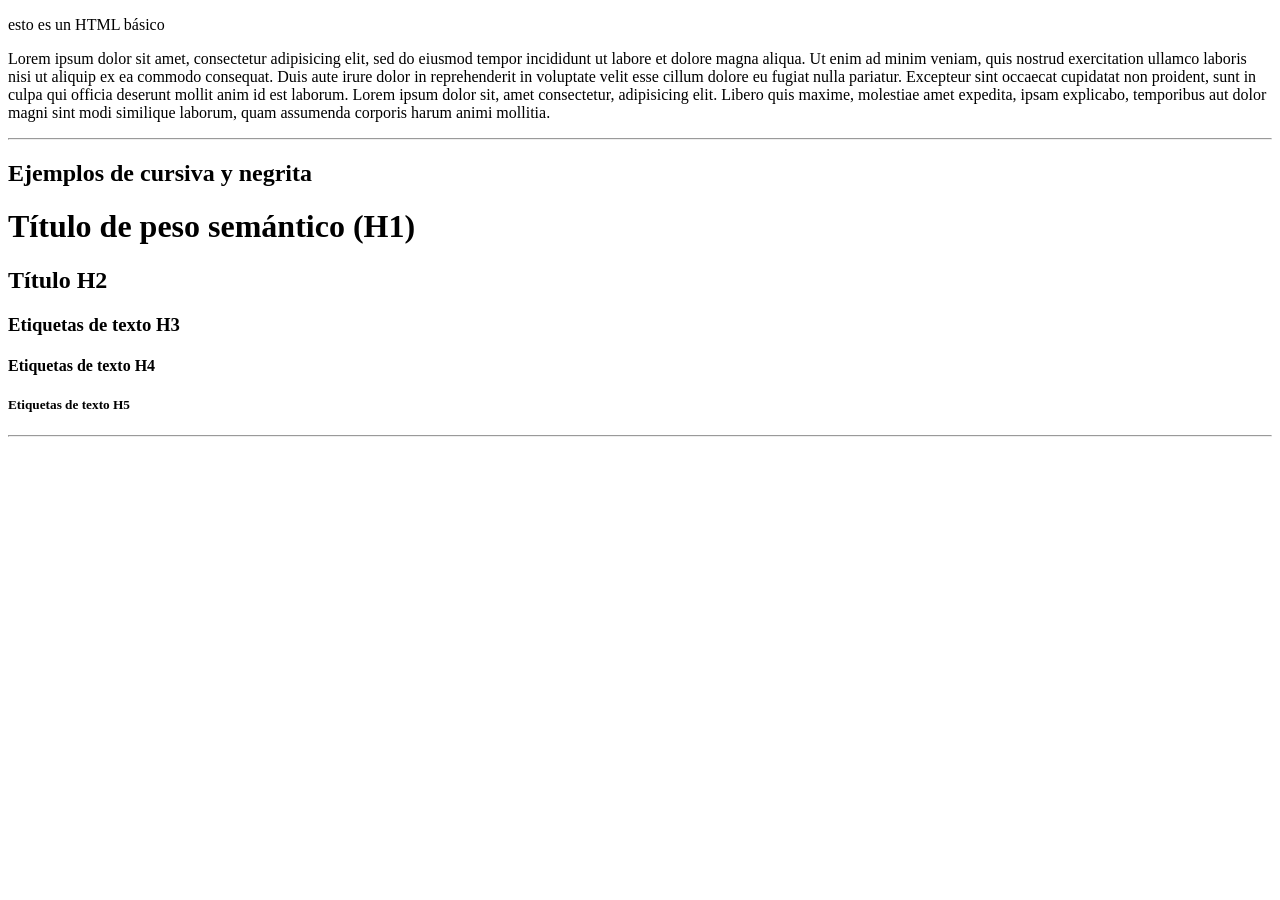
==== index.html @ 9d0fe884 "micodigo" ====
<!DOCTYPE html>
<html lang="en">
<head>
	<meta charset="UTF-8">
	<meta name="viewport" content="width=device-width, initial-scale=1.0">
	<title>Document</title>
</head>
<body>
	<p> esto es un HTML básico </p>

  <p>
    Lorem ipsum dolor sit amet, consectetur adipisicing elit, sed do eiusmod tempor incididunt ut
    labore et dolore magna aliqua. Ut enim ad minim veniam, quis nostrud exercitation ullamco
    laboris nisi ut aliquip ex ea commodo consequat. Duis aute irure dolor in reprehenderit in
    voluptate velit esse cillum dolore eu fugiat nulla pariatur. Excepteur sint occaecat cupidatat
    non proident, sunt in culpa qui officia deserunt mollit anim id est laborum. Lorem ipsum dolor
    sit, amet consectetur, adipisicing elit. Libero quis maxime, molestiae amet expedita, ipsam
    explicabo, temporibus aut dolor magni sint modi similique laborum, quam assumenda corporis
    harum animi mollitia.
  </p>

  <hr>

  <!-- Cursiva y negrita: sin/ con semántica -->
  <h2>Ejemplos de cursiva y negrita</h2>

   <h1>Título de peso semántico (H1)</h1>

  <!-- Subtítulos -->
  <h2>Título H2</h2>
  <h3>Etiquetas de texto H3</h3>
  <h4>Etiquetas de texto H4</h4>
  <h5>Etiquetas de texto H5</h5>

  <hr>
  
</body>
</html>
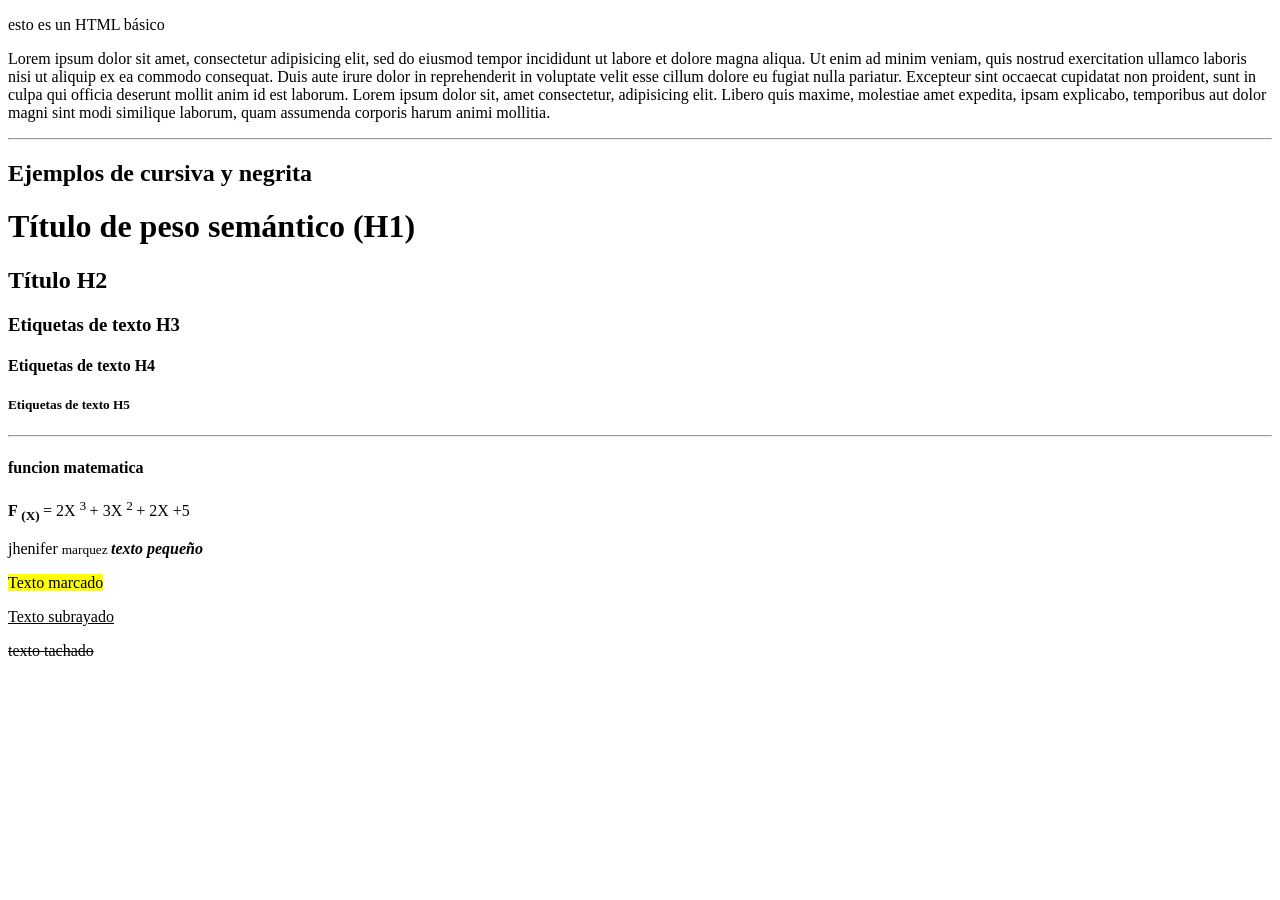
==== commit a922c4a4: "actualizacion 21-08-2025" ====
--- a/index.html
+++ b/index.html
@@ -33,6 +33,19 @@
   <h5>Etiquetas de texto H5</h5>
 
   <hr>
+
+   <!-- ETIQUETAS BASICAS-->
+   <h4> funcion matematica</h4>
+  
+   <p> <b> F <sub> (X) </sub> </b> = 2X <sup> 3 </sup> + 3X  <sup> 2 </sup> + 2X +5 </p>
+
+   <!-- TEXTO CON FORMATOS -->
+
+   <p> jhenifer <small> marquez  </small> <i> <b> texto pequeño  </b> </i> </p>
+   <p> <mark> Texto marcado </mark> </p>
+   <p> <ins> Texto subrayado </ins> </p>
+   <p> <del> texto tachado </del> </p>
+
   
 </body>
 </html>
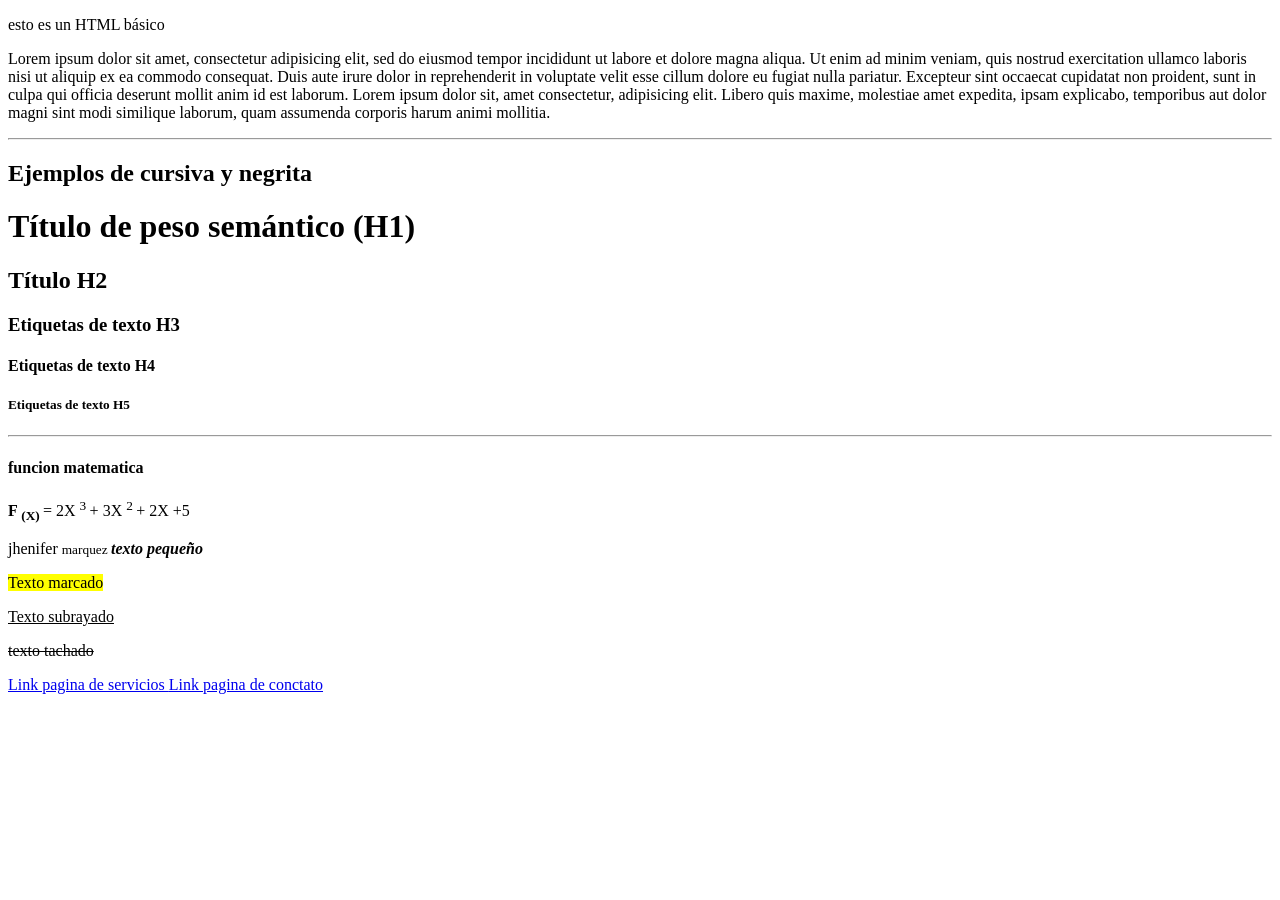
==== commit 0f4e2193: "nueva actualizacion 12:05 pm" ====
--- a/index.html
+++ b/index.html
@@ -45,7 +45,10 @@
    <p> <mark> Texto marcado </mark> </p>
    <p> <ins> Texto subrayado </ins> </p>
    <p> <del> texto tachado </del> </p>
+   
 
-  
+   <!-- LINK-->
+   <a href = "paginas/servicios.html"> Link pagina de servicios </a> 
+   <a href = "paginas/conctato.html"> Link pagina de conctato </a> 
 </body>
 </html>
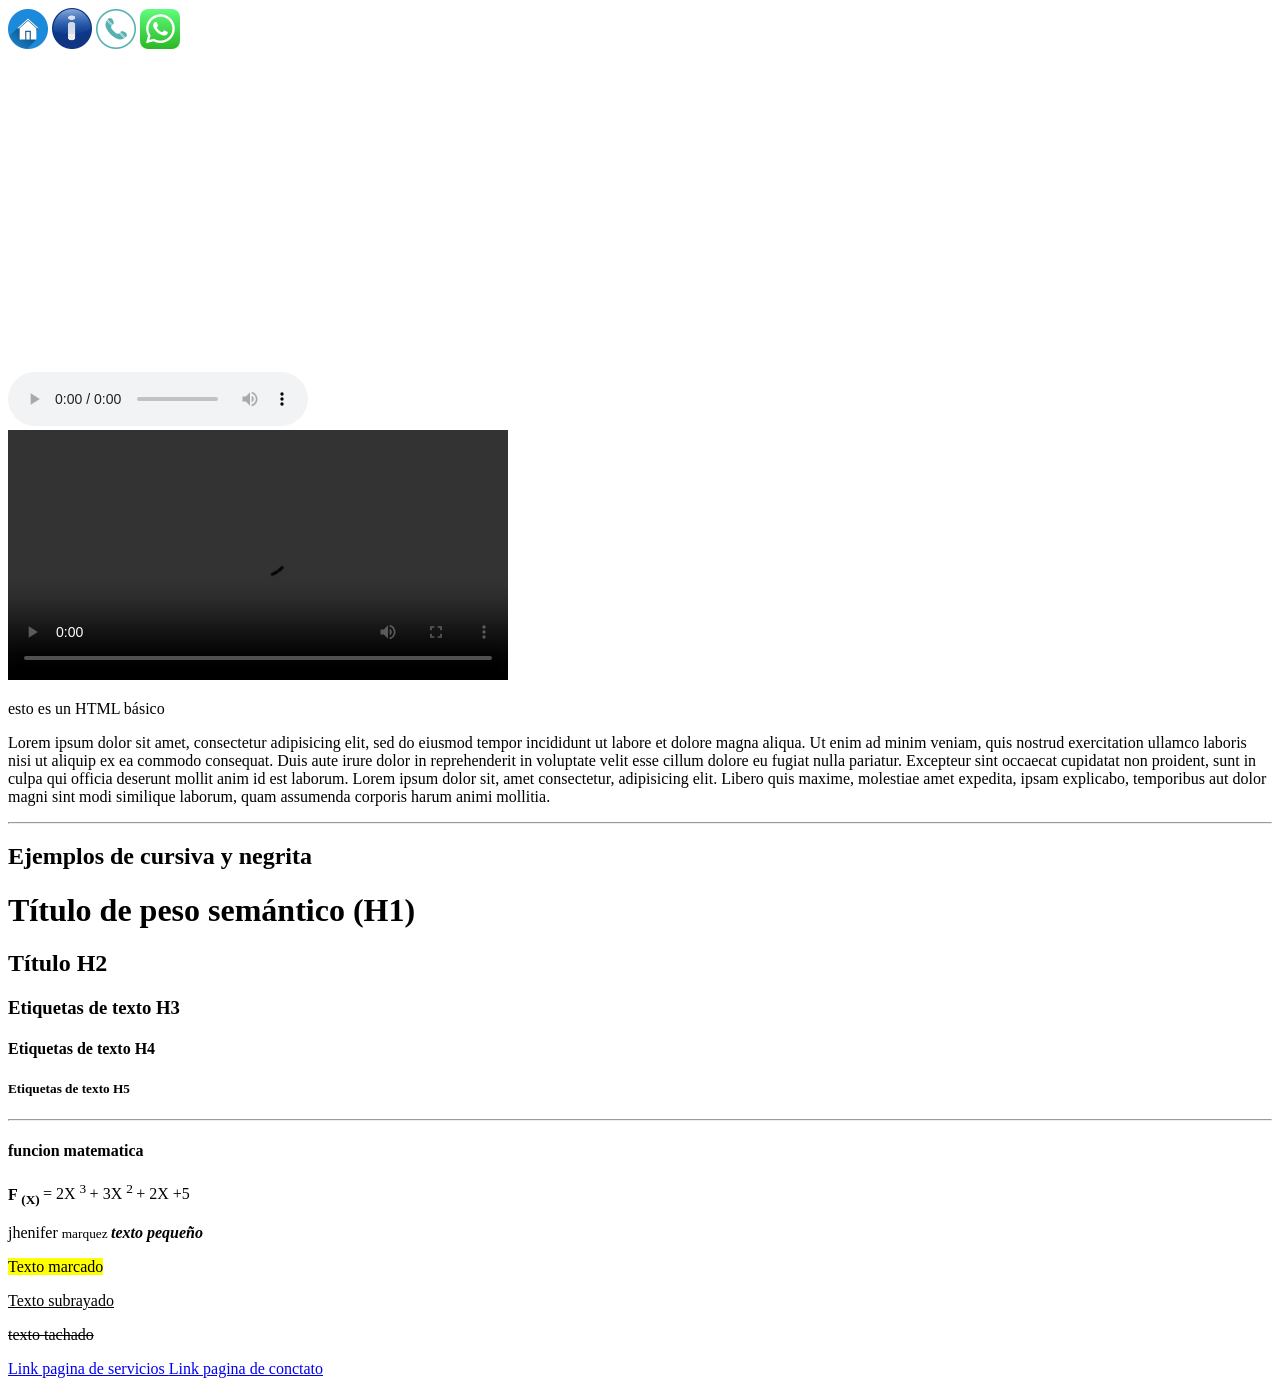
==== commit e2282959: "actualizado 28 de agosto" ====
--- a/index.html
+++ b/index.html
@@ -6,6 +6,34 @@
 	<title>Document</title>
 </head>
 <body>
+
+  <a href="#" style="text-decoration: none ;">
+    <img src="img/boton_inicio.png" width="40px" alt="imagen botón inicio">
+  </a>
+   <a href="paginas/servicios.html" style="text-decoration: none ;" >
+    <img src="img/boton_servicios.png" width="40px" alt="imagen botón inicio">
+  </a>
+   <a href="paginas/conctato.html" style="text-decoration: none ;" >
+    <img src="img/boton_contacto.png" width="40px" alt="imagen botón inicio">
+      
+  </a> 
+    <a href= "https://api.whatsapp.com/send/?phone=573122794815&text=Hola%2C+necesito+informaci%C3%B3n" style="text-decoration: none;">
+      
+      <img src="img/w.png" width ="40px"alt="">
+    </a>
+
+     <!-- para video -->
+     <br>
+     
+    <iframe width="560" height="315" src="https://www.youtube.com/embed/w_oCHkCjueQ?si=OQJvDgKEZcp9tr8b" title="YouTube video player" frameborder="0" allow="accelerometer; autoplay; clipboard-write; encrypted-media; gyroscope; picture-in-picture; web-share" referrerpolicy="strict-origin-when-cross-origin" allowfullscreen></iframe>
+
+
+    <!-- para audio y video local -->
+    <br>
+    <audio src="audios/audio2.mp3" controls> </audio>
+     <br>
+    <video src="videos/video1.mp4" width="500x" controls></video>
+
 	<p> esto es un HTML básico </p>
 
   <p>
@@ -50,5 +78,8 @@
    <!-- LINK-->
    <a href = "paginas/servicios.html"> Link pagina de servicios </a> 
    <a href = "paginas/conctato.html"> Link pagina de conctato </a> 
+
+
+
 </body>
 </html>
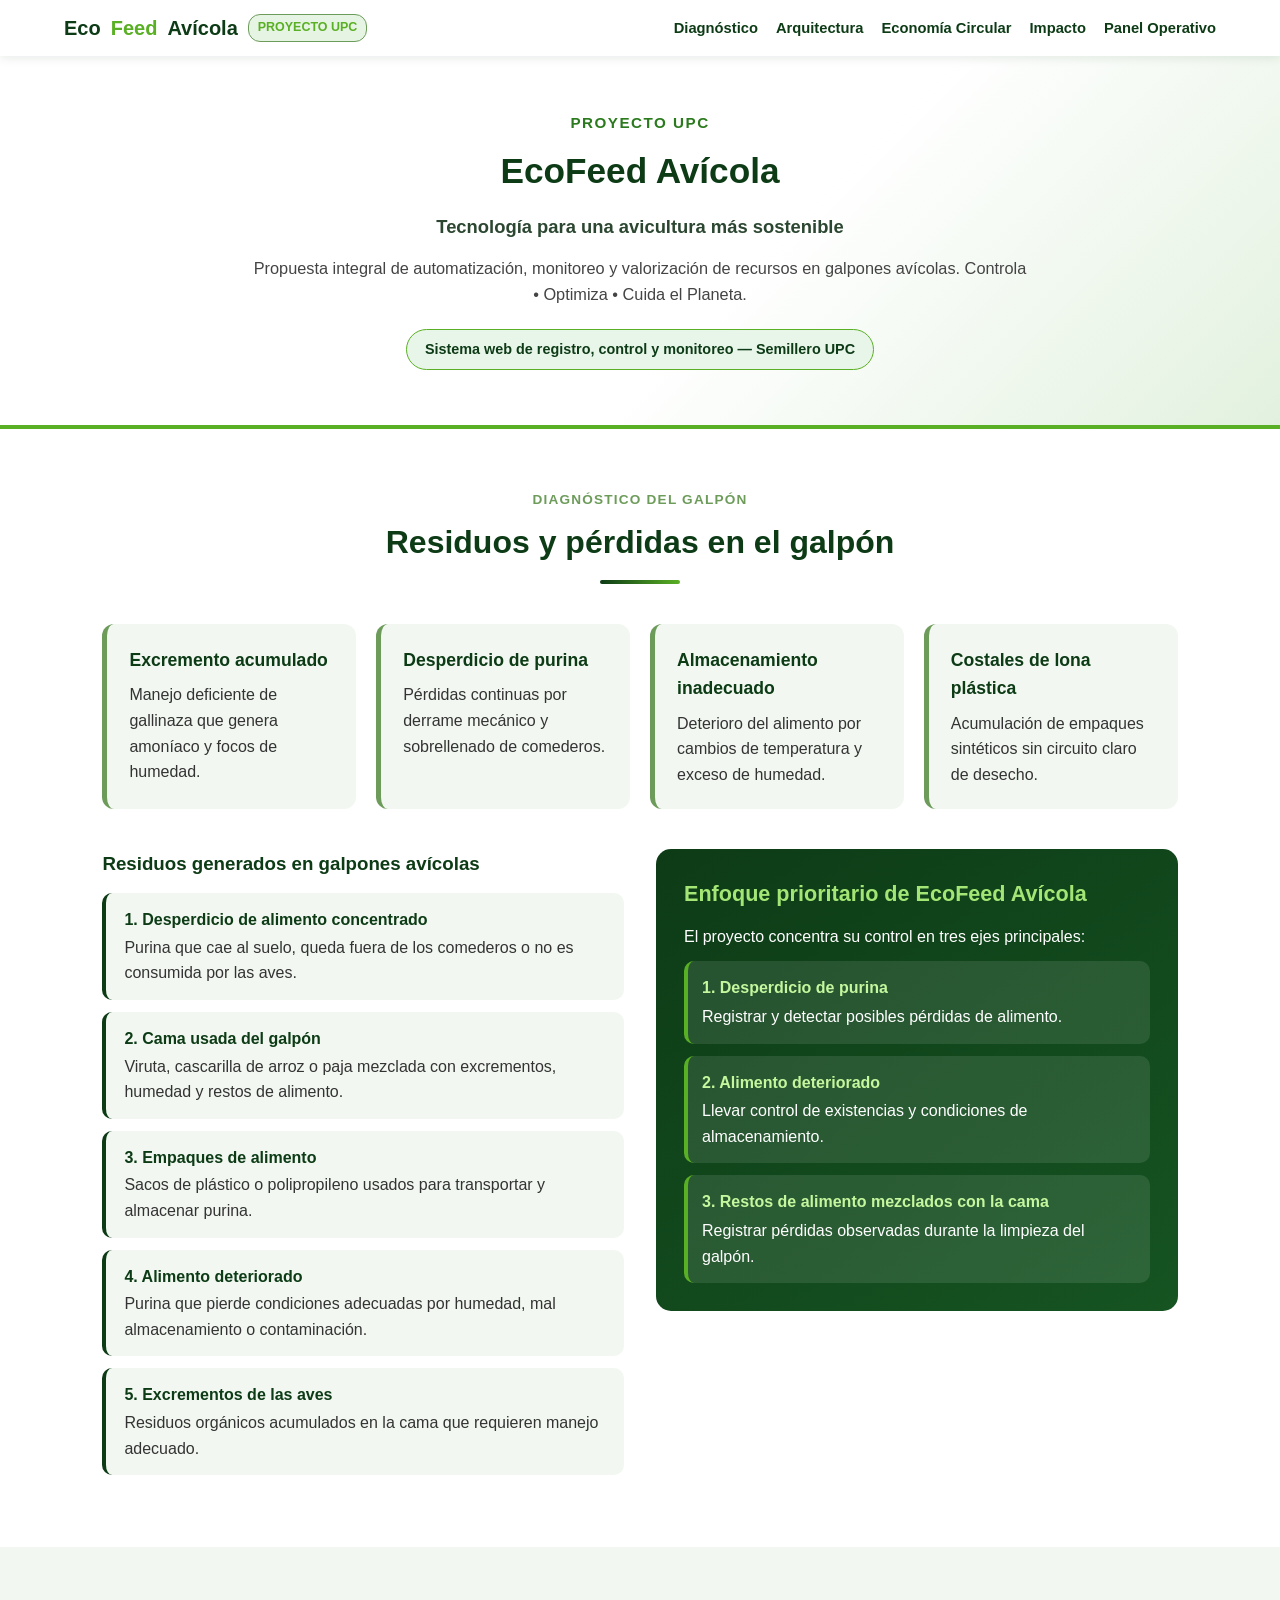
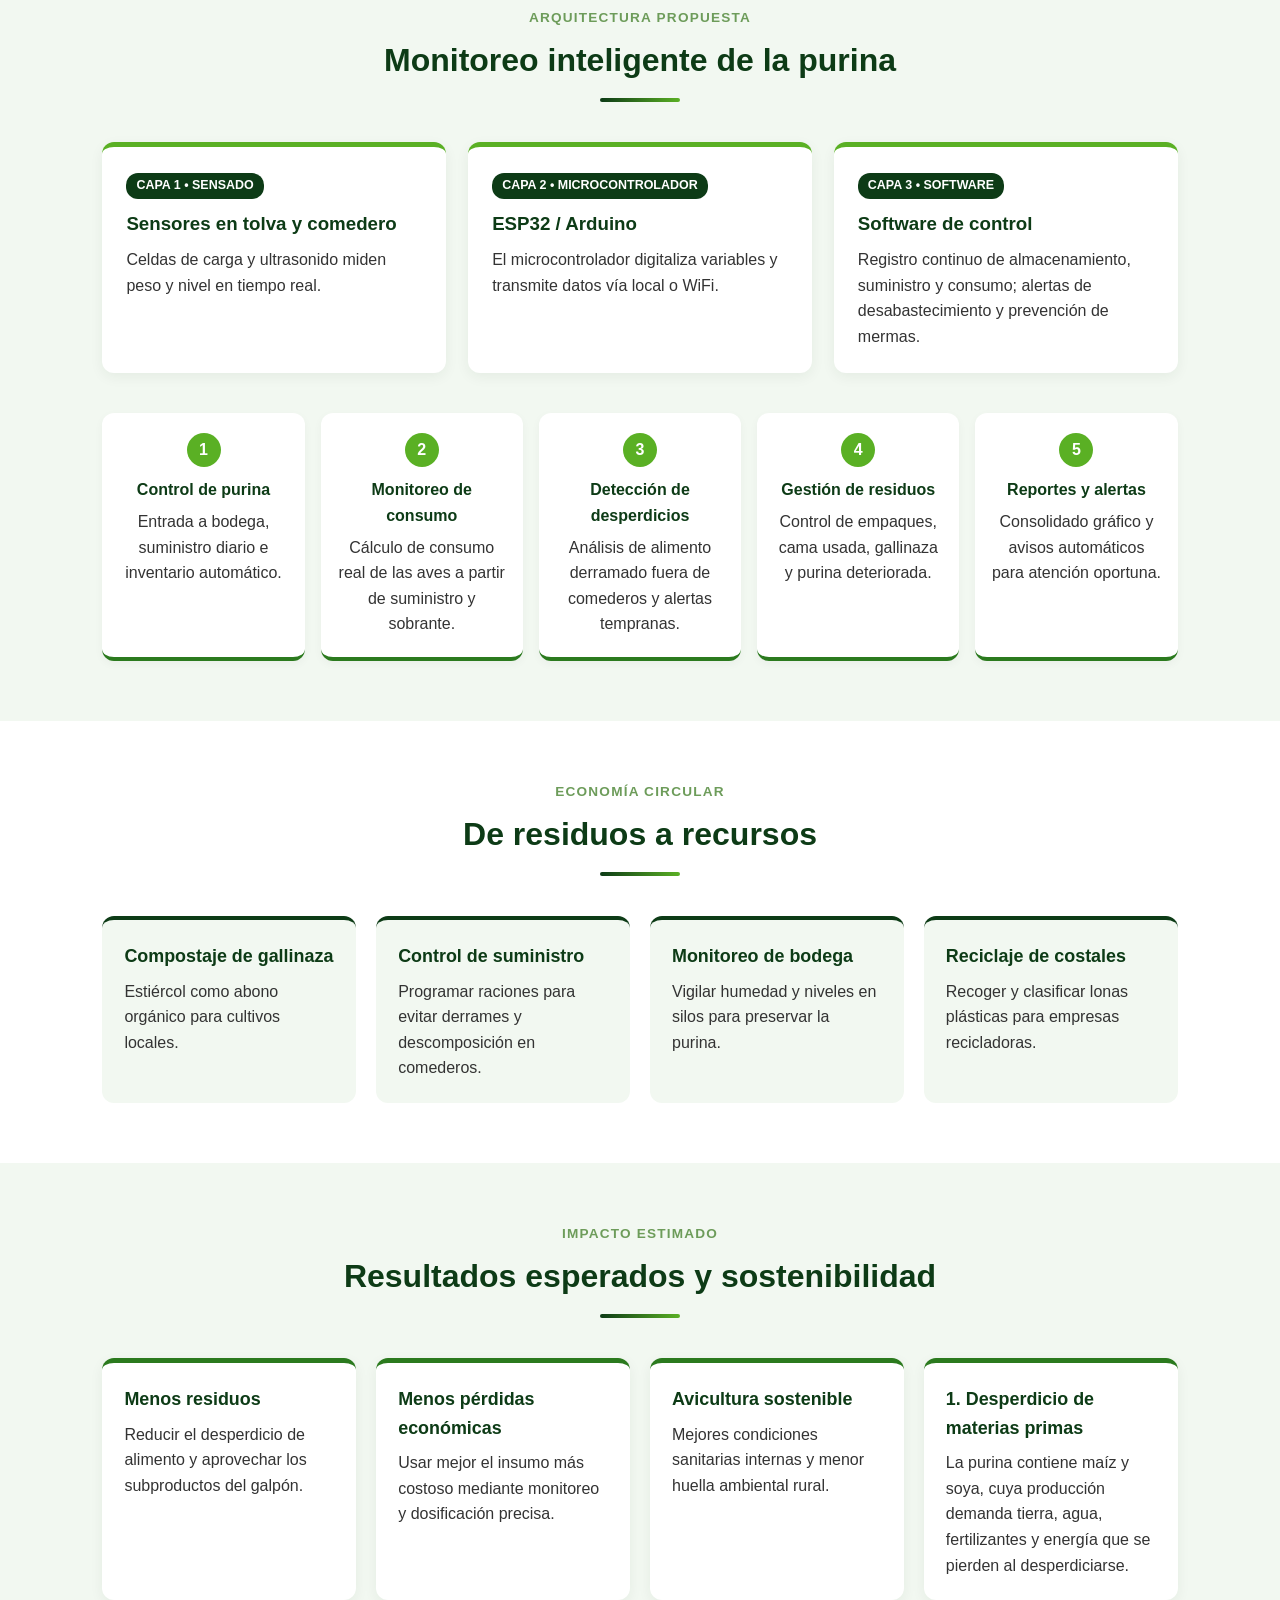
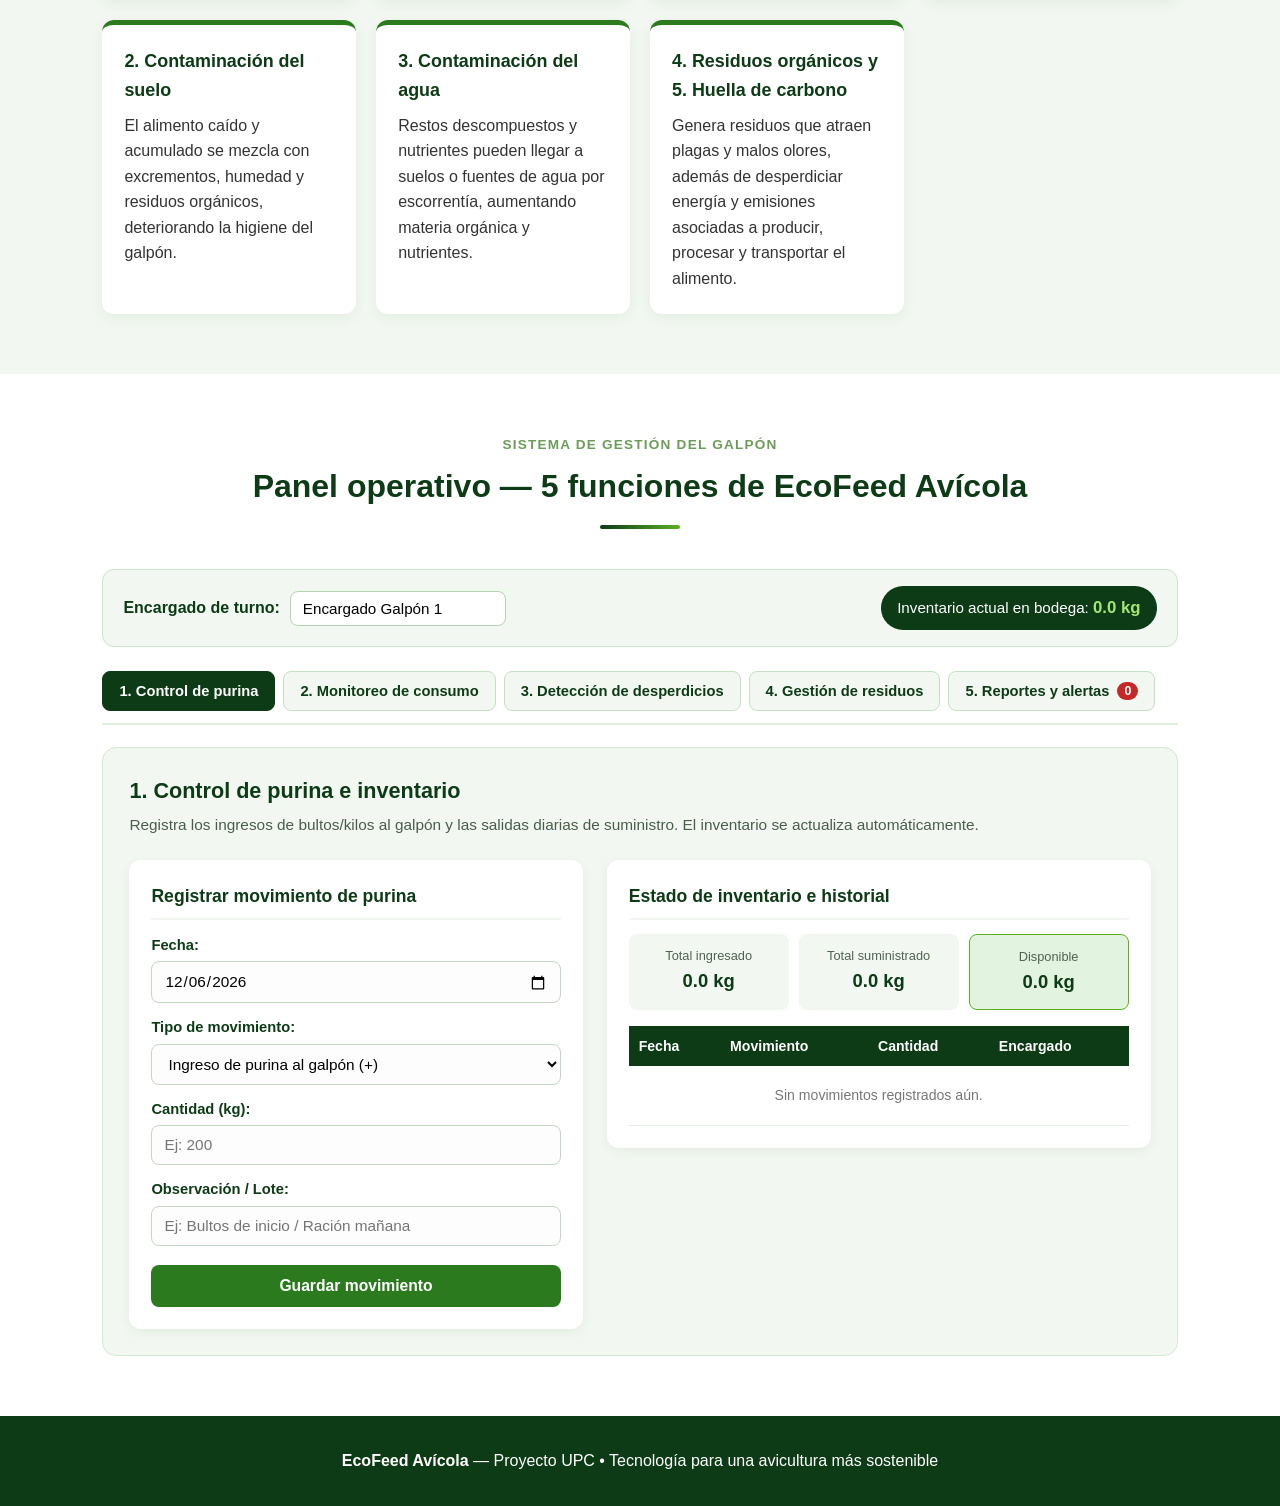
==== commit 45b5d6de: "Actualización de cambios" ====
--- a/index.html
+++ b/index.html
@@ -1,85 +1,971 @@
 <!DOCTYPE html>
-<html lang="en">
+<html lang="es">
 <head>
-	<meta charset="UTF-8">
-	<meta name="viewport" content="width=device-width, initial-scale=1.0">
-	<title>Document</title>
+    <meta charset="UTF-8">
+    <meta name="viewport" content="width=device-width, initial-scale=1.0">
+    <title>EcoFeed Avícola | Proyecto UPC — Tecnología Sostenible</title>
+    <link rel="stylesheet" href="estilo.css">
 </head>
 <body>
 
-  <a href="#" style="text-decoration: none ;">
-    <img src="img/boton_inicio.png" width="40px" alt="imagen botón inicio">
-  </a>
-   <a href="paginas/servicios.html" style="text-decoration: none ;" >
-    <img src="img/boton_servicios.png" width="40px" alt="imagen botón inicio">
-  </a>
-   <a href="paginas/conctato.html" style="text-decoration: none ;" >
-    <img src="img/boton_contacto.png" width="40px" alt="imagen botón inicio">
-      
-  </a> 
-    <a href= "https://api.whatsapp.com/send/?phone=573122794815&text=Hola%2C+necesito+informaci%C3%B3n" style="text-decoration: none;">
-      
-      <img src="img/w.png" width ="40px"alt="">
-    </a>
-
-     <!-- para video -->
-     <br>
-     
-    <iframe width="560" height="315" src="https://www.youtube.com/embed/w_oCHkCjueQ?si=OQJvDgKEZcp9tr8b" title="YouTube video player" frameborder="0" allow="accelerometer; autoplay; clipboard-write; encrypted-media; gyroscope; picture-in-picture; web-share" referrerpolicy="strict-origin-when-cross-origin" allowfullscreen></iframe>
-
-
-    <!-- para audio y video local -->
-    <br>
-    <audio src="audios/audio2.mp3" controls> </audio>
-     <br>
-    <video src="videos/video1.mp4" width="500x" controls></video>
-
-	<p> esto es un HTML básico </p>
-
-  <p>
-    Lorem ipsum dolor sit amet, consectetur adipisicing elit, sed do eiusmod tempor incididunt ut
-    labore et dolore magna aliqua. Ut enim ad minim veniam, quis nostrud exercitation ullamco
-    laboris nisi ut aliquip ex ea commodo consequat. Duis aute irure dolor in reprehenderit in
-    voluptate velit esse cillum dolore eu fugiat nulla pariatur. Excepteur sint occaecat cupidatat
-    non proident, sunt in culpa qui officia deserunt mollit anim id est laborum. Lorem ipsum dolor
-    sit, amet consectetur, adipisicing elit. Libero quis maxime, molestiae amet expedita, ipsam
-    explicabo, temporibus aut dolor magni sint modi similique laborum, quam assumenda corporis
-    harum animi mollitia.
-  </p>
-
-  <hr>
-
-  <!-- Cursiva y negrita: sin/ con semántica -->
-  <h2>Ejemplos de cursiva y negrita</h2>
-
-   <h1>Título de peso semántico (H1)</h1>
-
-  <!-- Subtítulos -->
-  <h2>Título H2</h2>
-  <h3>Etiquetas de texto H3</h3>
-  <h4>Etiquetas de texto H4</h4>
-  <h5>Etiquetas de texto H5</h5>
-
-  <hr>
-
-   <!-- ETIQUETAS BASICAS-->
-   <h4> funcion matematica</h4>
-  
-   <p> <b> F <sub> (X) </sub> </b> = 2X <sup> 3 </sup> + 3X  <sup> 2 </sup> + 2X +5 </p>
-
-   <!-- TEXTO CON FORMATOS -->
-
-   <p> jhenifer <small> marquez  </small> <i> <b> texto pequeño  </b> </i> </p>
-   <p> <mark> Texto marcado </mark> </p>
-   <p> <ins> Texto subrayado </ins> </p>
-   <p> <del> texto tachado </del> </p>
-   
-
-   <!-- LINK-->
-   <a href = "paginas/servicios.html"> Link pagina de servicios </a> 
-   <a href = "paginas/conctato.html"> Link pagina de conctato </a> 
-
-
+    <header>
+        <a href="#top" class="logo-nav">Eco<span>Feed</span> Avícola <span class="upc-tag">PROYECTO UPC</span></a>
+        <nav aria-label="Navegación principal">
+            <ul>
+                <li><a href="#diagnostico">Diagnóstico</a></li>
+                <li><a href="#arquitectura">Arquitectura</a></li>
+                <li><a href="#circular">Economía Circular</a></li>
+                <li><a href="#impacto">Impacto</a></li>
+                <li><a href="#sistema">Panel Operativo</a></li>
+            </ul>
+        </nav>
+    </header>
+
+    <section id="top" class="hero">
+        <img src="logo.png" alt="Logo EcoFeed Avícola" onerror="this.style.display='none'">
+        <div class="subtitulo-upc">Proyecto UPC</div>
+        <h1>EcoFeed Avícola</h1>
+        <div class="lead">Tecnología para una avicultura más sostenible</div>
+        <p>
+            Propuesta integral de automatización, monitoreo y valorización de recursos en galpones avícolas. Controla • Optimiza • Cuida el Planeta.
+        </p>
+        <div class="badge-provisional">
+            Sistema web de registro, control y monitoreo — Semillero UPC
+        </div>
+    </section>
+
+    <section id="diagnostico" class="diagnostico-bg">
+        <div class="section-title">
+            <span class="kicker">Diagnóstico del galpón</span>
+            <h2>Residuos y pérdidas en el galpón</h2>
+            <div class="linea"></div>
+        </div>
+
+        <div class="diagnostico-grid">
+            <div class="diag-card">
+                <h3>Excremento acumulado</h3>
+                <p>Manejo deficiente de gallinaza que genera amoníaco y focos de humedad.</p>
+            </div>
+            <div class="diag-card">
+                <h3>Desperdicio de purina</h3>
+                <p>Pérdidas continuas por derrame mecánico y sobrellenado de comederos.</p>
+            </div>
+            <div class="diag-card">
+                <h3>Almacenamiento inadecuado</h3>
+                <p>Deterioro del alimento por cambios de temperatura y exceso de humedad.</p>
+            </div>
+            <div class="diag-card">
+                <h3>Costales de lona plástica</h3>
+                <p>Acumulación de empaques sintéticos sin circuito claro de desecho.</p>
+            </div>
+        </div>
+
+        <div class="residuos-container">
+            <div>
+                <h3 class="subtitulo-lista">Residuos generados en galpones avícolas</h3>
+                <ul class="lista-residuos">
+                    <li>
+                        <strong>1. Desperdicio de alimento concentrado</strong>
+                        Purina que cae al suelo, queda fuera de los comederos o no es consumida por las aves.
+                    </li>
+                    <li>
+                        <strong>2. Cama usada del galpón</strong>
+                        Viruta, cascarilla de arroz o paja mezclada con excrementos, humedad y restos de alimento.
+                    </li>
+                    <li>
+                        <strong>3. Empaques de alimento</strong>
+                        Sacos de plástico o polipropileno usados para transportar y almacenar purina.
+                    </li>
+                    <li>
+                        <strong>4. Alimento deteriorado</strong>
+                        Purina que pierde condiciones adecuadas por humedad, mal almacenamiento o contaminación.
+                    </li>
+                    <li>
+                        <strong>5. Excrementos de las aves</strong>
+                        Residuos orgánicos acumulados en la cama que requieren manejo adecuado.
+                    </li>
+                </ul>
+            </div>
+
+            <div class="enfoque-box">
+                <h3>Enfoque prioritario de EcoFeed Avícola</h3>
+                <p>El proyecto concentra su control en tres ejes principales:</p>
+                <div class="enfoque-item">
+                    <strong>1. Desperdicio de purina</strong>
+                    Registrar y detectar posibles pérdidas de alimento.
+                </div>
+                <div class="enfoque-item">
+                    <strong>2. Alimento deteriorado</strong>
+                    Llevar control de existencias y condiciones de almacenamiento.
+                </div>
+                <div class="enfoque-item">
+                    <strong>3. Restos de alimento mezclados con la cama</strong>
+                    Registrar pérdidas observadas durante la limpieza del galpón.
+                </div>
+            </div>
+        </div>
+    </section>
+
+    <section id="arquitectura">
+        <div class="section-title">
+            <span class="kicker">Arquitectura propuesta</span>
+            <h2>Monitoreo inteligente de la purina</h2>
+            <div class="linea"></div>
+        </div>
+
+        <div class="arquitectura-grid">
+            <div class="arq-card">
+                <span class="arq-paso">CAPA 1 • SENSADO</span>
+                <h3>Sensores en tolva y comedero</h3>
+                <p>Celdas de carga y ultrasonido miden peso y nivel en tiempo real.</p>
+            </div>
+            <div class="arq-card">
+                <span class="arq-paso">CAPA 2 • MICROCONTROLADOR</span>
+                <h3>ESP32 / Arduino</h3>
+                <p>El microcontrolador digitaliza variables y transmite datos vía local o WiFi.</p>
+            </div>
+            <div class="arq-card">
+                <span class="arq-paso">CAPA 3 • SOFTWARE</span>
+                <h3>Software de control</h3>
+                <p>Registro continuo de almacenamiento, suministro y consumo; alertas de desabastecimiento y prevención de mermas.</p>
+            </div>
+        </div>
+
+        <div class="pasos-grid">
+            <div class="paso-card">
+                <div class="paso-num">1</div>
+                <h4>Control de purina</h4>
+                <p>Entrada a bodega, suministro diario e inventario automático.</p>
+            </div>
+            <div class="paso-card">
+                <div class="paso-num">2</div>
+                <h4>Monitoreo de consumo</h4>
+                <p>Cálculo de consumo real de las aves a partir de suministro y sobrante.</p>
+            </div>
+            <div class="paso-card">
+                <div class="paso-num">3</div>
+                <h4>Detección de desperdicios</h4>
+                <p>Análisis de alimento derramado fuera de comederos y alertas tempranas.</p>
+            </div>
+            <div class="paso-card">
+                <div class="paso-num">4</div>
+                <h4>Gestión de residuos</h4>
+                <p>Control de empaques, cama usada, gallinaza y purina deteriorada.</p>
+            </div>
+            <div class="paso-card">
+                <div class="paso-num">5</div>
+                <h4>Reportes y alertas</h4>
+                <p>Consolidado gráfico y avisos automáticos para atención oportuna.</p>
+            </div>
+        </div>
+    </section>
+
+    <section id="circular" class="circular-bg">
+        <div class="section-title">
+            <span class="kicker">Economía circular</span>
+            <h2>De residuos a recursos</h2>
+            <div class="linea"></div>
+        </div>
+
+        <div class="circular-grid">
+            <div class="circular-card">
+                <h3>Compostaje de gallinaza</h3>
+                <p>Estiércol como abono orgánico para cultivos locales.</p>
+            </div>
+            <div class="circular-card">
+                <h3>Control de suministro</h3>
+                <p>Programar raciones para evitar derrames y descomposición en comederos.</p>
+            </div>
+            <div class="circular-card">
+                <h3>Monitoreo de bodega</h3>
+                <p>Vigilar humedad y niveles en silos para preservar la purina.</p>
+            </div>
+            <div class="circular-card">
+                <h3>Reciclaje de costales</h3>
+                <p>Recoger y clasificar lonas plásticas para empresas recicladoras.</p>
+            </div>
+        </div>
+    </section>
+
+    <section id="impacto">
+        <div class="section-title">
+            <span class="kicker">Impacto estimado</span>
+            <h2>Resultados esperados y sostenibilidad</h2>
+            <div class="linea"></div>
+        </div>
+
+        <div class="impacto-grid">
+            <div class="card">
+                <h3>Menos residuos</h3>
+                <p>Reducir el desperdicio de alimento y aprovechar los subproductos del galpón.</p>
+            </div>
+            <div class="card">
+                <h3>Menos pérdidas económicas</h3>
+                <p>Usar mejor el insumo más costoso mediante monitoreo y dosificación precisa.</p>
+            </div>
+            <div class="card">
+                <h3>Avicultura sostenible</h3>
+                <p>Mejores condiciones sanitarias internas y menor huella ambiental rural.</p>
+            </div>
+            <div class="card">
+                <h3>1. Desperdicio de materias primas</h3>
+                <p>La purina contiene maíz y soya, cuya producción demanda tierra, agua, fertilizantes y energía que se pierden al desperdiciarse.</p>
+            </div>
+            <div class="card">
+                <h3>2. Contaminación del suelo</h3>
+                <p>El alimento caído y acumulado se mezcla con excrementos, humedad y residuos orgánicos, deteriorando la higiene del galpón.</p>
+            </div>
+            <div class="card">
+                <h3>3. Contaminación del agua</h3>
+                <p>Restos descompuestos y nutrientes pueden llegar a suelos o fuentes de agua por escorrentía, aumentando materia orgánica y nutrientes.</p>
+            </div>
+            <div class="card">
+                <h3>4. Residuos orgánicos y 5. Huella de carbono</h3>
+                <p>Genera residuos que atraen plagas y malos olores, además de desperdiciar energía y emisiones asociadas a producir, procesar y transportar el alimento.</p>
+            </div>
+        </div>
+    </section>
+
+    <!-- PANEL OPERATIVO: LAS 5 FUNCIONES DE ECOFEED AVÍCOLA -->
+    <section id="sistema" class="sistema-section">
+        <div class="section-title">
+            <span class="kicker">Sistema de gestión del galpón</span>
+            <h2>Panel operativo — 5 funciones de EcoFeed Avícola</h2>
+            <div class="linea"></div>
+        </div>
+
+        <!-- Barra de acceso del encargado -->
+        <div class="encargado-bar">
+            <div class="encargado-info">
+                <label for="nombreEncargado">Encargado de turno:</label>
+                <input type="text" id="nombreEncargado" placeholder="Escribe el nombre del encargado..." value="Encargado Galpón 1">
+            </div>
+            <div class="inventario-pill">
+                Inventario actual en bodega: <strong id="inventarioDisplay">0.0 kg</strong>
+            </div>
+        </div>
+
+        <!-- Navegación por pestañas de las 5 funciones -->
+        <div class="tabs-nav" role="tablist">
+            <button type="button" class="tab-btn active" onclick="cambiarTab('func1', this)">1. Control de purina</button>
+            <button type="button" class="tab-btn" onclick="cambiarTab('func2', this)">2. Monitoreo de consumo</button>
+            <button type="button" class="tab-btn" onclick="cambiarTab('func3', this)">3. Detección de desperdicios</button>
+            <button type="button" class="tab-btn" onclick="cambiarTab('func4', this)">4. Gestión de residuos</button>
+            <button type="button" class="tab-btn" onclick="cambiarTab('func5', this)">5. Reportes y alertas <span id="badgeAlertas" class="badge-alerta-tab">0</span></button>
+        </div>
+
+        <!-- FUNCIÓN 1: CONTROL DE PURINA -->
+        <div id="func1" class="tab-panel active">
+            <div class="func-header">
+                <h3>1. Control de purina e inventario</h3>
+                <p>Registra los ingresos de bultos/kilos al galpón y las salidas diarias de suministro. El inventario se actualiza automáticamente.</p>
+            </div>
+
+            <div class="dos-columnas">
+                <div class="modulo-card">
+                    <h4>Registrar movimiento de purina</h4>
+                    <div class="form-group">
+                        <label for="f1Fecha">Fecha:</label>
+                        <input type="date" id="f1Fecha">
+                    </div>
+                    <div class="form-group">
+                        <label for="f1Tipo">Tipo de movimiento:</label>
+                        <select id="f1Tipo">
+                            <option value="entrada">Ingreso de purina al galpón (+)</option>
+                            <option value="salida">Suministro diario a comederos (-)</option>
+                        </select>
+                    </div>
+                    <div class="form-group">
+                        <label for="f1Cantidad">Cantidad (kg):</label>
+                        <input type="number" id="f1Cantidad" placeholder="Ej: 200" step="0.1" min="0.1">
+                    </div>
+                    <div class="form-group">
+                        <label for="f1Nota">Observación / Lote:</label>
+                        <input type="text" id="f1Nota" placeholder="Ej: Bultos de inicio / Ración mañana">
+                    </div>
+                    <button type="button" class="btn-accion" onclick="registrarMovimientoPurina()">Guardar movimiento</button>
+                    <div id="f1Mensaje" class="mensaje-feedback"></div>
+                </div>
+
+                <div class="modulo-card">
+                    <h4>Estado de inventario e historial</h4>
+                    <div class="kpi-mini-grid">
+                        <div class="kpi-mini">
+                            <span>Total ingresado</span>
+                            <strong id="f1TotalIngresado">0.0 kg</strong>
+                        </div>
+                        <div class="kpi-mini">
+                            <span>Total suministrado</span>
+                            <strong id="f1TotalSuministrado">0.0 kg</strong>
+                        </div>
+                        <div class="kpi-mini destacado">
+                            <span>Disponible</span>
+                            <strong id="f1Disponible">0.0 kg</strong>
+                        </div>
+                    </div>
+
+                    <div class="tabla-responsive">
+                        <table class="tabla-datos">
+                            <thead>
+                                <tr>
+                                    <th>Fecha</th>
+                                    <th>Movimiento</th>
+                                    <th>Cantidad</th>
+                                    <th>Encargado</th>
+                                </tr>
+                            </thead>
+                            <tbody id="f1TablaBody"></tbody>
+                        </table>
+                    </div>
+                </div>
+            </div>
+        </div>
+
+        <!-- FUNCIÓN 2: MONITOREO DE CONSUMO -->
+        <div id="func2" class="tab-panel">
+            <div class="func-header">
+                <h3>2. Monitoreo de consumo de las aves</h3>
+                <p>Ingresa el alimento suministrado y el sobrante medido en comederos para calcular el consumo real estimado y guardar su historial.</p>
+            </div>
+
+            <div class="dos-columnas">
+                <div class="modulo-card">
+                    <h4>Registrar medición de consumo</h4>
+                    <div class="form-group">
+                        <label for="f2Fecha">Fecha:</label>
+                        <input type="date" id="f2Fecha">
+                    </div>
+                    <div class="form-group">
+                        <label for="f2Suministrado">Alimento suministrado (kg):</label>
+                        <input type="number" id="f2Suministrado" placeholder="Ej: 120" step="0.1" min="0.1">
+                    </div>
+                    <div class="form-group">
+                        <label for="f2Sobrante">Alimento sobrante medido (kg):</label>
+                        <input type="number" id="f2Sobrante" placeholder="Ej: 8.5" step="0.1" min="0">
+                    </div>
+                    <button type="button" class="btn-accion" onclick="registrarConsumo()">Calcular y guardar consumo</button>
+                    <div id="f2Mensaje" class="mensaje-feedback"></div>
+                </div>
+
+                <div class="modulo-card">
+                    <h4>Historial de consumo estimado</h4>
+                    <div class="kpi-mini-grid">
+                        <div class="kpi-mini">
+                            <span>Consumo acumulado</span>
+                            <strong id="f2ConsumoTotal">0.0 kg</strong>
+                        </div>
+                        <div class="kpi-mini destacado">
+                            <span>Eficiencia promedio</span>
+                            <strong id="f2EficienciaProm">0%</strong>
+                        </div>
+                    </div>
+
+                    <div class="tabla-responsive">
+                        <table class="tabla-datos">
+                            <thead>
+                                <tr>
+                                    <th>Fecha</th>
+                                    <th>Suministrado</th>
+                                    <th>Sobrante</th>
+                                    <th>Consumo est.</th>
+                                    <th>% Aprovech.</th>
+                                </tr>
+                            </thead>
+                            <tbody id="f2TablaBody"></tbody>
+                        </table>
+                    </div>
+                </div>
+            </div>
+        </div>
+
+        <!-- FUNCIÓN 3: DETECCIÓN DE DESPERDICIOS -->
+        <div id="func3" class="tab-panel">
+            <div class="func-header">
+                <h3>3. Detección de desperdicios en el galpón</h3>
+                <p>Registra la purina derramada en el suelo o fuera de los comederos. El sistema analiza el porcentaje de pérdida y emite alerta si supera el umbral crítico (5%).</p>
+            </div>
+
+            <div class="dos-columnas">
+                <div class="modulo-card">
+                    <h4>Registrar purina derramada / perdida</h4>
+                    <div class="form-group">
+                        <label for="f3Fecha">Fecha:</label>
+                        <input type="date" id="f3Fecha">
+                    </div>
+                    <div class="form-group">
+                        <label for="f3Racion">Ración servida en el turno (kg):</label>
+                        <input type="number" id="f3Racion" placeholder="Ej: 100" step="0.1" min="0.1">
+                    </div>
+                    <div class="form-group">
+                        <label for="f3Derramada">Purina caída al suelo / fuera de comederos (kg):</label>
+                        <input type="number" id="f3Derramada" placeholder="Ej: 6.5" step="0.1" min="0">
+                    </div>
+                    <div class="form-group">
+                        <label for="f3Causa">Causa observada:</label>
+                        <select id="f3Causa">
+                            <option value="Sobrellenado de comedero">Sobrellenado de comedero</option>
+                            <option value="Derrame mecánico / altura mal calibrada">Derrame mecánico / altura mal calibrada</option>
+                            <option value="Aves escarbando alimento">Aves escarbando alimento</option>
+                            <option value="Rotura de empaque o tolva">Rotura de empaque o tolva</option>
+                        </select>
+                    </div>
+                    <button type="button" class="btn-accion" onclick="registrarDesperdicio()">Analizar desperdicio</button>
+                    <div id="f3Mensaje" class="mensaje-feedback"></div>
+                </div>
+
+                <div class="modulo-card">
+                    <h4>Análisis de pérdidas registradas</h4>
+                    <div class="kpi-mini-grid">
+                        <div class="kpi-mini">
+                            <span>Total desperdiciado</span>
+                            <strong id="f3TotalDesperdicio">0.0 kg</strong>
+                        </div>
+                        <div class="kpi-mini alerta-kpi">
+                            <span>Eventos críticos (&gt;5%)</span>
+                            <strong id="f3EventosCriticos">0</strong>
+                        </div>
+                    </div>
+
+                    <div class="tabla-responsive">
+                        <table class="tabla-datos">
+                            <thead>
+                                <tr>
+                                    <th>Fecha</th>
+                                    <th>Derrame</th>
+                                    <th>% Pérdida</th>
+                                    <th>Causa</th>
+                                    <th>Estado</th>
+                                </tr>
+                            </thead>
+                            <tbody id="f3TablaBody"></tbody>
+                        </table>
+                    </div>
+                </div>
+            </div>
+        </div>
+
+        <!-- FUNCIÓN 4: GESTIÓN DE RESIDUOS -->
+        <div id="func4" class="tab-panel">
+            <div class="func-header">
+                <h3>4. Gestión y trazabilidad de residuos</h3>
+                <p>Lleva el control de recolección de empaques plásticos, cama usada, excrementos (gallinaza) y alimento deteriorado con fecha y destino.</p>
+            </div>
+
+            <div class="dos-columnas">
+                <div class="modulo-card">
+                    <h4>Registrar recolección de residuo</h4>
+                    <div class="form-group">
+                        <label for="f4Tipo">Tipo de residuo:</label>
+                        <select id="f4Tipo">
+                            <option value="Empaques (costales plásticos)">Empaques (costales de lona plástica)</option>
+                            <option value="Cama usada del galpón">Cama usada del galpón</option>
+                            <option value="Excrementos (gallinaza)">Excrementos (gallinaza)</option>
+                            <option value="Alimento deteriorado">Alimento deteriorado por humedad</option>
+                        </select>
+                    </div>
+                    <div class="form-group">
+                        <label for="f4Cantidad">Cantidad recolectada (kg o unidades):</label>
+                        <input type="number" id="f4Cantidad" placeholder="Ej: 45" step="0.1" min="0.1">
+                    </div>
+                    <div class="form-group">
+                        <label for="f4Unidad">Unidad de medida:</label>
+                        <select id="f4Unidad">
+                            <option value="kg">Kilogramos (kg)</option>
+                            <option value="unidades">Costales / Unidades</option>
+                        </select>
+                    </div>
+                    <div class="form-group">
+                        <label for="f4Fecha">Fecha de recolección:</label>
+                        <input type="date" id="f4Fecha">
+                    </div>
+                    <div class="form-group">
+                        <label for="f4Destino">Aprovechamiento / Disposición:</label>
+                        <input type="text" id="f4Destino" placeholder="Ej: Compostaje local / Empresa recicladora">
+                    </div>
+                    <button type="button" class="btn-accion" onclick="registrarResiduo()">Guardar registro de residuo</button>
+                    <div id="f4Mensaje" class="mensaje-feedback"></div>
+                </div>
+
+                <div class="modulo-card">
+                    <h4>Control de residuos recolectados</h4>
+                    <div class="tabla-responsive">
+                        <table class="tabla-datos">
+                            <thead>
+                                <tr>
+                                    <th>Fecha</th>
+                                    <th>Tipo de residuo</th>
+                                    <th>Cantidad</th>
+                                    <th>Destino</th>
+                                </tr>
+                            </thead>
+                            <tbody id="f4TablaBody"></tbody>
+                        </table>
+                    </div>
+                </div>
+            </div>
+        </div>
+
+        <!-- FUNCIÓN 5: REPORTES Y ALERTAS -->
+        <div id="func5" class="tab-panel">
+            <div class="func-header reporte-top-bar">
+                <div>
+                    <h3>5. Reportes consolidados y centro de alertas</h3>
+                    <p>Resumen en tiempo real de consumo, desperdicio, residuos y situaciones que requieren atención inmediata.</p>
+                </div>
+                <button type="button" class="btn-secundario" onclick="cargarDatosDemo()">Cargar datos de ejemplo</button>
+            </div>
+
+            <!-- Centro de alertas activas -->
+            <div class="alertas-container">
+                <h4>Alertas activas del sistema</h4>
+                <div id="listaAlertasActivas" class="lista-alertas"></div>
+            </div>
+
+            <!-- Tarjetas de resumen global -->
+            <div class="reporte-kpis">
+                <div class="rep-kpi">
+                    <span>Inventario en bodega</span>
+                    <strong id="repInventario">0.0 kg</strong>
+                </div>
+                <div class="rep-kpi">
+                    <span>Consumo estimado total</span>
+                    <strong id="repConsumo">0.0 kg</strong>
+                </div>
+                <div class="rep-kpi">
+                    <span>Desperdicio detectado</span>
+                    <strong id="repDesperdicio">0.0 kg</strong>
+                </div>
+                <div class="rep-kpi">
+                    <span>Residuos gestionados</span>
+                    <strong id="repResiduos">0 registros</strong>
+                </div>
+            </div>
+
+            <!-- Gráficos comparativos -->
+            <div class="dos-columnas">
+                <div class="modulo-card">
+                    <h4>Gráfico: Distribución de purina (kg)</h4>
+                    <p class="texto-ayuda">Comparación entre alimento consumido por las aves, sobrante en comedero y desperdicio derramado.</p>
+                    <div id="graficoPurina" class="grafico-barras"></div>
+                </div>
+
+                <div class="modulo-card">
+                    <h4>Gráfico: Residuos registrados por categoría</h4>
+                    <p class="texto-ayuda">Volumen acumulado por tipo de residuo en el galpón.</p>
+                    <div id="graficoResiduos" class="grafico-barras"></div>
+                </div>
+            </div>
+        </div>
+    </section>
+
+    <footer>
+        <p><strong>EcoFeed Avícola</strong> — Proyecto UPC • Tecnología para una avicultura más sostenible</p>
+    </footer>
+
+    <script>
+        // Estado inicial almacenado en localStorage
+        const STORAGE_KEY = 'ecofeed_avicola_datos_v1';
+
+        let estado = JSON.parse(localStorage.getItem(STORAGE_KEY)) || {
+            movimientosPurina: [],
+            consumos: [],
+            desperdicios: [],
+            residuos: []
+        };
+
+        // Poner fecha de hoy por defecto en todos los inputs date
+        function inicializarFechas() {
+            const hoy = new Date().toISOString().split('T')[0];
+            ['f1Fecha', 'f2Fecha', 'f3Fecha', 'f4Fecha'].forEach(id => {
+                const input = document.getElementById(id);
+                if (input && !input.value) input.value = hoy;
+            });
+        }
+
+        function guardarEstado() {
+            localStorage.setItem(STORAGE_KEY, JSON.stringify(estado));
+            actualizarTodo();
+        }
+
+        function cambiarTab(tabId, boton) {
+            document.querySelectorAll('.tab-panel').forEach(p => p.classList.remove('active'));
+            document.querySelectorAll('.tab-btn').forEach(b => b.classList.remove('active'));
+            document.getElementById(tabId).classList.add('active');
+            boton.classList.add('active');
+        }
+
+        function mostrarFeedback(elementId, texto, tipo) {
+            const box = document.getElementById(elementId);
+            box.className = 'mensaje-feedback ' + tipo;
+            box.textContent = texto;
+            box.style.display = 'block';
+            setTimeout(() => { box.style.display = 'none'; }, 4500);
+        }
+
+        function obtenerEncargado() {
+            const val = document.getElementById('nombreEncargado').value.trim();
+            return val || 'Encargado';
+        }
+
+        function calcularInventarioActual() {
+            let totalIn = 0;
+            let totalOut = 0;
+            estado.movimientosPurina.forEach(m => {
+                if (m.tipo === 'entrada') totalIn += m.cantidad;
+                else totalOut += m.cantidad;
+            });
+            return { totalIn, totalOut, disponible: totalIn - totalOut };
+        }
+
+        // FUNCIÓN 1: CONTROL DE PURINA
+        function registrarMovimientoPurina() {
+            const fecha = document.getElementById('f1Fecha').value;
+            const tipo = document.getElementById('f1Tipo').value;
+            const cantidad = parseFloat(document.getElementById('f1Cantidad').value);
+            const nota = document.getElementById('f1Nota').value.trim() || 'Sin observación';
+
+            if (!fecha || isNaN(cantidad) || cantidad <= 0) {
+                mostrarFeedback('f1Mensaje', 'Ingresa una fecha y una cantidad válida mayor a 0 kg.', 'error');
+                return;
+            }
+
+            const inv = calcularInventarioActual();
+            if (tipo === 'salida' && cantidad > inv.disponible) {
+                mostrarFeedback('f1Mensaje', `Inventario insuficiente (${inv.disponible.toFixed(1)} kg disponibles). Registra primero el ingreso de purina.`, 'error');
+                return;
+            }
+
+            estado.movimientosPurina.unshift({
+                fecha,
+                tipo,
+                cantidad,
+                nota,
+                encargado: obtenerEncargado()
+            });
+
+            document.getElementById('f1Cantidad').value = '';
+            document.getElementById('f1Nota').value = '';
+            mostrarFeedback('f1Mensaje', 'Movimiento registrado e inventario actualizado correctamente.', 'exito');
+            guardarEstado();
+        }
+
+        // FUNCIÓN 2: MONITOREO DE CONSUMO
+        function registrarConsumo() {
+            const fecha = document.getElementById('f2Fecha').value;
+            const suministrado = parseFloat(document.getElementById('f2Suministrado').value);
+            const sobrante = parseFloat(document.getElementById('f2Sobrante').value);
+
+            if (!fecha || isNaN(suministrado) || suministrado <= 0 || isNaN(sobrante) || sobrante < 0) {
+                mostrarFeedback('f2Mensaje', 'Verifica los valores de alimento suministrado y sobrante.', 'error');
+                return;
+            }
+
+            if (sobrante > suministrado) {
+                mostrarFeedback('f2Mensaje', 'El alimento sobrante no puede ser mayor al suministrado.', 'error');
+                return;
+            }
+
+            const consumoEstimado = suministrado - sobrante;
+            const aprovechamiento = (consumoEstimado / suministrado) * 100;
+
+            estado.consumos.unshift({
+                fecha,
+                suministrado,
+                sobrante,
+                consumoEstimado,
+                aprovechamiento,
+                encargado: obtenerEncargado()
+            });
+
+            document.getElementById('f2Suministrado').value = '';
+            document.getElementById('f2Sobrante').value = '';
+            mostrarFeedback('f2Mensaje', `Consumo estimado registrado: ${consumoEstimado.toFixed(1)} kg (${aprovechamiento.toFixed(1)}% aprovechado).`, 'exito');
+            guardarEstado();
+        }
+
+        // FUNCIÓN 3: DETECCIÓN DE DESPERDICIOS
+        function registrarDesperdicio() {
+            const fecha = document.getElementById('f3Fecha').value;
+            const racion = parseFloat(document.getElementById('f3Racion').value);
+            const derramada = parseFloat(document.getElementById('f3Derramada').value);
+            const causa = document.getElementById('f3Causa').value;
+
+            if (!fecha || isNaN(racion) || racion <= 0 || isNaN(derramada) || derramada < 0) {
+                mostrarFeedback('f3Mensaje', 'Ingresa valores válidos para la ración y la purina derramada.', 'error');
+                return;
+            }
+
+            if (derramada > racion) {
+                mostrarFeedback('f3Mensaje', 'La purina derramada no puede superar la ración servida.', 'error');
+                return;
+            }
+
+            const porcentaje = (derramada / racion) * 100;
+            const critico = porcentaje > 5;
+
+            estado.desperdicios.unshift({
+                fecha,
+                racion,
+                derramada,
+                porcentaje,
+                causa,
+                critico,
+                encargado: obtenerEncargado()
+            });
+
+            document.getElementById('f3Racion').value = '';
+            document.getElementById('f3Derramada').value = '';
+
+            if (critico) {
+                mostrarFeedback('f3Mensaje', `¡ALERTA! Pérdida elevada detectada (${porcentaje.toFixed(1)}%). Se notificó en Reportes y Alertas.`, 'alerta');
+            } else {
+                mostrarFeedback('f3Mensaje', `Registro guardado. Pérdida del ${porcentaje.toFixed(1)}% dentro del límite aceptable.`, 'exito');
+            }
+            guardarEstado();
+        }
+
+        // FUNCIÓN 4: GESTIÓN DE RESIDUOS
+        function registrarResiduo() {
+            const tipo = document.getElementById('f4Tipo').value;
+            const cantidad = parseFloat(document.getElementById('f4Cantidad').value);
+            const unidad = document.getElementById('f4Unidad').value;
+            const fecha = document.getElementById('f4Fecha').value;
+            const destino = document.getElementById('f4Destino').value.trim() || 'Acopio temporal';
+
+            if (!fecha || isNaN(cantidad) || cantidad <= 0) {
+                mostrarFeedback('f4Mensaje', 'Ingresa una fecha y cantidad válida para el residuo.', 'error');
+                return;
+            }
+
+            estado.residuos.unshift({
+                tipo,
+                cantidad,
+                unidad,
+                fecha,
+                destino,
+                encargado: obtenerEncargado()
+            });
+
+            document.getElementById('f4Cantidad').value = '';
+            document.getElementById('f4Destino').value = '';
+            mostrarFeedback('f4Mensaje', 'Residuo registrado en el control ambiental del galpón.', 'exito');
+            guardarEstado();
+        }
+
+        // FUNCIÓN 5: ACTUALIZAR TABLAS, GRÁFICOS Y ALERTAS
+        function actualizarTodo() {
+            // 1. Actualizar inventario
+            const inv = calcularInventarioActual();
+            document.getElementById('inventarioDisplay').textContent = inv.disponible.toFixed(1) + ' kg';
+            document.getElementById('f1TotalIngresado').textContent = inv.totalIn.toFixed(1) + ' kg';
+            document.getElementById('f1TotalSuministrado').textContent = inv.totalOut.toFixed(1) + ' kg';
+            document.getElementById('f1Disponible').textContent = inv.disponible.toFixed(1) + ' kg';
+
+            const f1Body = document.getElementById('f1TablaBody');
+            f1Body.innerHTML = estado.movimientosPurina.length ? estado.movimientosPurina.map(m => `
+                <tr>
+                    <td>${m.fecha}</td>
+                    <td><span class="pill ${m.tipo === 'entrada' ? 'pill-ok' : 'pill-warn'}">${m.tipo === 'entrada' ? '+ Ingreso' : '- Suministro'}</span></td>
+                    <td><strong>${m.cantidad.toFixed(1)} kg</strong></td>
+                    <td>${m.encargado}</td>
+                </tr>
+            `).join('') : '<tr><td colspan="4" class="vacio">Sin movimientos registrados aún.</td></tr>';
+
+            // 2. Actualizar consumo
+            let totalConsumo = 0;
+            let sumaAprov = 0;
+            estado.consumos.forEach(c => {
+                totalConsumo += c.consumoEstimado;
+                sumaAprov += c.aprovechamiento;
+            });
+            const promAprov = estado.consumos.length ? (sumaAprov / estado.consumos.length) : 0;
+
+            document.getElementById('f2ConsumoTotal').textContent = totalConsumo.toFixed(1) + ' kg';
+            document.getElementById('f2EficienciaProm').textContent = promAprov.toFixed(1) + '%';
+
+            const f2Body = document.getElementById('f2TablaBody');
+            f2Body.innerHTML = estado.consumos.length ? estado.consumos.map(c => `
+                <tr>
+                    <td>${c.fecha}</td>
+                    <td>${c.suministrado.toFixed(1)} kg</td>
+                    <td>${c.sobrante.toFixed(1)} kg</td>
+                    <td><strong>${c.consumoEstimado.toFixed(1)} kg</strong></td>
+                    <td>${c.aprovechamiento.toFixed(1)}%</td>
+                </tr>
+            `).join('') : '<tr><td colspan="5" class="vacio">Sin registros de consumo aún.</td></tr>';
+
+            // 3. Actualizar desperdicios
+            let totalDesperdicio = 0;
+            let eventosCriticos = 0;
+            estado.desperdicios.forEach(d => {
+                totalDesperdicio += d.derramada;
+                if (d.critico) eventosCriticos++;
+            });
+
+            document.getElementById('f3TotalDesperdicio').textContent = totalDesperdicio.toFixed(1) + ' kg';
+            document.getElementById('f3EventosCriticos').textContent = eventosCriticos;
+
+            const f3Body = document.getElementById('f3TablaBody');
+            f3Body.innerHTML = estado.desperdicios.length ? estado.desperdicios.map(d => `
+                <tr>
+                    <td>${d.fecha}</td>
+                    <td>${d.derramada.toFixed(1)} kg</td>
+                    <td><strong>${d.porcentaje.toFixed(1)}%</strong></td>
+                    <td>${d.causa}</td>
+                    <td><span class="pill ${d.critico ? 'pill-danger' : 'pill-ok'}">${d.critico ? 'Alerta (>5%)' : 'Normal'}</span></td>
+                </tr>
+            `).join('') : '<tr><td colspan="5" class="vacio">Sin registros de desperdicio aún.</td></tr>';
+
+            // 4. Actualizar residuos
+            const f4Body = document.getElementById('f4TablaBody');
+            f4Body.innerHTML = estado.residuos.length ? estado.residuos.map(r => `
+                <tr>
+                    <td>${r.fecha}</td>
+                    <td>${r.tipo}</td>
+                    <td><strong>${r.cantidad} ${r.unidad}</strong></td>
+                    <td>${r.destino}</td>
+                </tr>
+            `).join('') : '<tr><td colspan="4" class="vacio">Sin residuos registrados aún.</td></tr>';
+
+            // 5. Actualizar Reportes, Gráficos y Alertas
+            document.getElementById('repInventario').textContent = inv.disponible.toFixed(1) + ' kg';
+            document.getElementById('repConsumo').textContent = totalConsumo.toFixed(1) + ' kg';
+            document.getElementById('repDesperdicio').textContent = totalDesperdicio.toFixed(1) + ' kg';
+            document.getElementById('repResiduos').textContent = estado.residuos.length + ' registros';
+
+            generarAlertas(inv.disponible, totalConsumo, totalDesperdicio);
+            renderizarGraficos(totalConsumo, totalDesperdicio);
+        }
+
+        function generarAlertas(disponible, totalConsumo, totalDesperdicio) {
+            const alertas = [];
+
+            if (disponible <= 50 && estado.movimientosPurina.length > 0) {
+                alertas.push({
+                    nivel: 'critica',
+                    titulo: 'Inventario bajo de purina en bodega',
+                    detalle: `Solo quedan ${disponible.toFixed(1)} kg disponibles. Programar pedido de reposición.`
+                });
+            }
+
+            estado.desperdicios.filter(d => d.critico).slice(0, 3).forEach(d => {
+                alertas.push({
+                    nivel: 'critica',
+                    titulo: `Desperdicio elevado detectado (${d.porcentaje.toFixed(1)}%) — ${d.fecha}`,
+                    detalle: `Se perdieron ${d.derramada.toFixed(1)} kg por "${d.causa}". Revisar calibración de comederos.`
+                });
+            });
+
+            const alimentoDeteriorado = estado.residuos.filter(r => r.tipo.includes('deteriorado'));
+            if (alimentoDeteriorado.length > 0) {
+                alertas.push({
+                    nivel: 'advertencia',
+                    titulo: 'Alimento deteriorado reportado',
+                    detalle: `Se registraron ${alimentoDeteriorado.length} eventos de purina dañada. Verificar humedad y sellado en bodega.`
+                });
+            }
+
+            const gallinaza = estado.residuos.filter(r => r.tipo.includes('Excrementos') || r.tipo.includes('Cama'));
+            if (gallinaza.length === 0 && estado.consumos.length > 0) {
+                alertas.push({
+                    nivel: 'advertencia',
+                    titulo: 'Sin registro reciente de recolección de cama / gallinaza',
+                    detalle: 'Recuerda registrar la limpieza periódica para evitar acumulación de amoníaco y humedad.'
+                });
+            }
+
+            document.getElementById('badgeAlertas').textContent = alertas.length;
+
+            const contenedor = document.getElementById('listaAlertasActivas');
+            if (!alertas.length) {
+                contenedor.innerHTML = '<div class="alerta-item ok"><strong>Todo en orden:</strong> No hay alertas críticas pendientes en el galpón.</div>';
+                return;
+            }
+
+            contenedor.innerHTML = alertas.map(a => `
+                <div class="alerta-item ${a.nivel}">
+                    <strong>${a.titulo}</strong>
+                    <p>${a.detalle}</p>
+                </div>
+            `).join('');
+        }
+
+        function renderizarGraficos(totalConsumo, totalDesperdicio) {
+            let totalSobrante = 0;
+            estado.consumos.forEach(c => { totalSobrante += c.sobrante; });
+
+            const maxPurina = Math.max(totalConsumo, totalSobrante, totalDesperdicio, 1);
+            const datosPurina = [
+                { label: 'Consumo estimado aves', valor: totalConsumo, clase: 'barra-verde' },
+                { label: 'Sobrante en comederos', valor: totalSobrante, clase: 'barra-amarilla' },
+                { label: 'Desperdicio derramado', valor: totalDesperdicio, clase: 'barra-roja' }
+            ];
+
+            document.getElementById('graficoPurina').innerHTML = datosPurina.map(item => `
+                <div class="barra-fila">
+                    <div class="barra-info">
+                        <span>${item.label}</span>
+                        <strong>${item.valor.toFixed(1)} kg</strong>
+                    </div>
+                    <div class="barra-fondo">
+                        <div class="barra-relleno ${item.clase}" style="width: ${(item.valor / maxPurina) * 100}%"></div>
+                    </div>
+                </div>
+            `).join('');
+
+            const categorias = [
+                'Empaques (costales plásticos)',
+                'Cama usada del galpón',
+                'Excrementos (gallinaza)',
+                'Alimento deteriorado'
+            ];
+
+            const totalesCat = categorias.map(cat => {
+                const suma = estado.residuos
+                    .filter(r => r.tipo === cat)
+                    .reduce((acc, r) => acc + r.cantidad, 0);
+                return { label: cat, valor: suma };
+            });
+
+            const maxRes = Math.max(...totalesCat.map(t => t.valor), 1);
+            document.getElementById('graficoResiduos').innerHTML = totalesCat.map(item => `
+                <div class="barra-fila">
+                    <div class="barra-info">
+                        <span>${item.label}</span>
+                        <strong>${item.valor.toFixed(1)}</strong>
+                    </div>
+                    <div class="barra-fondo">
+                        <div class="barra-relleno barra-verde" style="width: ${(item.valor / maxRes) * 100}%"></div>
+                    </div>
+                </div>
+            `).join('');
+        }
+
+        // Botón rápido para probar el sistema en exposición
+        function cargarDatosDemo() {
+            const hoy = new Date().toISOString().split('T')[0];
+            estado = {
+                movimientosPurina: [
+                    { fecha: hoy, tipo: 'salida', cantidad: 120, nota: 'Suministro turno día', encargado: 'Fabián Barbosa' },
+                    { fecha: hoy, tipo: 'entrada', cantidad: 500, nota: 'Ingreso lote purina engorde', encargado: 'Fabián Barbosa' }
+                ],
+                consumos: [
+                    { fecha: hoy, suministrado: 120, sobrante: 7.5, consumoEstimado: 112.5, aprovechamiento: 93.8, encargado: 'Fabián Barbosa' }
+                ],
+                desperdicios: [
+                    { fecha: hoy, racion: 120, derramada: 7.2, porcentaje: 6.0, causa: 'Sobrellenado de comedero', critico: true, encargado: 'Fabián Barbosa' }
+                ],
+                residuos: [
+                    { tipo: 'Empaques (costales plásticos)', cantidad: 12, unidad: 'unidades', fecha: hoy, destino: 'Empresa recicladora local', encargado: 'Fabián Barbosa' },
+                    { tipo: 'Excrementos (gallinaza)', cantidad: 85, unidad: 'kg', fecha: hoy, destino: 'Compostaje agrícola', encargado: 'Fabián Barbosa' }
+                ]
+            };
+            guardarEstado();
+        }
+
+        inicializarFechas();
+        actualizarTodo();
+    </script>
 
 </body>
 </html>
--- a/estilo.css
+++ b/estilo.css
@@ -0,0 +1,802 @@
+:root {
+    --verde-oscuro: #0d3b16;
+    --verde-medio: #2b7a1e;
+    --verde-claro: #5ab024;
+    --verde-suave-icono: #6d9c5a;
+    --verde-fondo: #f2f8f1;
+    --blanco: #ffffff;
+    --gris-texto: #333333;
+    --rojo-alerta: #c62828;
+    --amarillo-alerta: #ef6c00;
+}
+
+* {
+    margin: 0;
+    padding: 0;
+    box-sizing: border-box;
+    font-family: 'Segoe UI', Roboto, Helvetica, Arial, sans-serif;
+}
+
+html {
+    scroll-behavior: smooth;
+}
+
+body {
+    background-color: var(--verde-fondo);
+    color: var(--gris-texto);
+    line-height: 1.6;
+}
+
+header {
+    background-color: var(--blanco);
+    box-shadow: 0 2px 10px rgba(13, 59, 22, 0.1);
+    position: sticky;
+    top: 0;
+    z-index: 1000;
+    padding: 12px 5%;
+    display: flex;
+    justify-content: space-between;
+    align-items: center;
+    gap: 15px;
+}
+
+.logo-nav {
+    display: flex;
+    align-items: center;
+    gap: 10px;
+    font-weight: 800;
+    font-size: 1.25rem;
+    color: var(--verde-oscuro);
+    text-decoration: none;
+}
+
+.logo-nav span {
+    color: var(--verde-claro);
+}
+
+.upc-tag {
+    font-size: 0.78rem;
+    background-color: #e6f4e4;
+    color: var(--verde-oscuro);
+    padding: 3px 9px;
+    border-radius: 12px;
+    font-weight: 700;
+    border: 1px solid var(--verde-suave-icono);
+}
+
+nav ul {
+    list-style: none;
+    display: flex;
+    flex-wrap: wrap;
+    gap: 18px;
+}
+
+nav a {
+    text-decoration: none;
+    color: var(--verde-oscuro);
+    font-weight: 600;
+    font-size: 0.92rem;
+    transition: color 0.3s;
+}
+
+nav a:hover {
+    color: var(--verde-claro);
+}
+
+.hero {
+    background: linear-gradient(135deg, var(--blanco) 58%, #e2f1df 100%);
+    padding: 55px 6%;
+    text-align: center;
+    border-bottom: 4px solid var(--verde-claro);
+    scroll-margin-top: 70px;
+}
+
+.hero img {
+    max-width: 280px;
+    width: 100%;
+    height: auto;
+    margin-bottom: 16px;
+    filter: drop-shadow(0 6px 12px rgba(0, 0, 0, 0.08));
+}
+
+.subtitulo-upc {
+    font-size: 0.95rem;
+    letter-spacing: 1.5px;
+    text-transform: uppercase;
+    font-weight: 800;
+    color: var(--verde-medio);
+    margin-bottom: 8px;
+}
+
+.hero h1 {
+    color: var(--verde-oscuro);
+    font-size: 2.2rem;
+    margin-bottom: 12px;
+}
+
+.hero .lead {
+    max-width: 820px;
+    margin: 0 auto 14px auto;
+    font-size: 1.15rem;
+    color: #2c4731;
+    font-weight: 600;
+}
+
+.hero p {
+    max-width: 780px;
+    margin: 0 auto 22px auto;
+    font-size: 1.02rem;
+    color: #444;
+}
+
+.badge-provisional {
+    display: inline-block;
+    background-color: #e8f5e9;
+    border: 1px solid var(--verde-claro);
+    color: var(--verde-oscuro);
+    padding: 8px 18px;
+    border-radius: 25px;
+    font-size: 0.9rem;
+    font-weight: 600;
+}
+
+section {
+    padding: 60px 8%;
+    scroll-margin-top: 75px;
+}
+
+.section-title {
+    text-align: center;
+    margin-bottom: 40px;
+}
+
+.section-title .kicker {
+    display: block;
+    font-size: 0.85rem;
+    font-weight: 800;
+    text-transform: uppercase;
+    letter-spacing: 1.2px;
+    color: var(--verde-suave-icono);
+    margin-bottom: 6px;
+}
+
+.section-title h2 {
+    color: var(--verde-oscuro);
+    font-size: 2rem;
+    margin-bottom: 10px;
+}
+
+.section-title .linea {
+    width: 80px;
+    height: 4px;
+    background: linear-gradient(to right, var(--verde-oscuro), var(--verde-claro));
+    margin: 12px auto 0 auto;
+    border-radius: 2px;
+}
+
+/* Diagnóstico */
+.diagnostico-bg,
+.circular-bg,
+.sistema-section {
+    background-color: var(--blanco);
+}
+
+.diagnostico-grid {
+    display: grid;
+    grid-template-columns: repeat(auto-fit, minmax(240px, 1fr));
+    gap: 20px;
+    margin-bottom: 40px;
+}
+
+.diag-card {
+    background: var(--verde-fondo);
+    border-radius: 12px;
+    padding: 22px;
+    border-left: 5px solid var(--verde-suave-icono);
+}
+
+.diag-card h3 {
+    color: var(--verde-oscuro);
+    font-size: 1.1rem;
+    margin-bottom: 8px;
+}
+
+.subtitulo-lista {
+    color: var(--verde-oscuro);
+    margin-bottom: 14px;
+}
+
+.residuos-container {
+    display: grid;
+    grid-template-columns: 1fr 1fr;
+    gap: 32px;
+    align-items: start;
+}
+
+.lista-residuos {
+    list-style: none;
+}
+
+.lista-residuos li {
+    background: var(--verde-fondo);
+    margin-bottom: 12px;
+    padding: 14px 18px;
+    border-radius: 10px;
+    border-left: 4px solid var(--verde-oscuro);
+}
+
+.lista-residuos li strong {
+    color: var(--verde-oscuro);
+    display: block;
+    margin-bottom: 2px;
+}
+
+.enfoque-box {
+    background: linear-gradient(145deg, var(--verde-oscuro), #165422);
+    color: var(--blanco);
+    padding: 28px;
+    border-radius: 15px;
+}
+
+.enfoque-box h3 {
+    color: #a3e675;
+    font-size: 1.35rem;
+    margin-bottom: 12px;
+}
+
+.enfoque-item {
+    background: rgba(255, 255, 255, 0.1);
+    padding: 14px;
+    border-radius: 10px;
+    margin-top: 12px;
+    border-left: 4px solid var(--verde-claro);
+}
+
+.enfoque-item strong {
+    color: #c5f79e;
+    display: block;
+    margin-bottom: 3px;
+}
+
+/* Arquitectura */
+.arquitectura-grid {
+    display: grid;
+    grid-template-columns: repeat(auto-fit, minmax(260px, 1fr));
+    gap: 22px;
+    margin-bottom: 40px;
+}
+
+.arq-card {
+    background: var(--blanco);
+    border-radius: 12px;
+    padding: 24px;
+    box-shadow: 0 4px 14px rgba(13, 59, 22, 0.06);
+    border-top: 5px solid var(--verde-claro);
+}
+
+.arq-paso {
+    display: inline-block;
+    background-color: var(--verde-oscuro);
+    color: var(--blanco);
+    font-size: 0.78rem;
+    font-weight: 700;
+    padding: 3px 10px;
+    border-radius: 12px;
+    margin-bottom: 10px;
+}
+
+.arq-card h3 {
+    color: var(--verde-oscuro);
+    margin-bottom: 8px;
+}
+
+.pasos-grid {
+    display: grid;
+    grid-template-columns: repeat(auto-fit, minmax(195px, 1fr));
+    gap: 16px;
+}
+
+.paso-card {
+    background: var(--blanco);
+    padding: 20px 16px;
+    border-radius: 12px;
+    text-align: center;
+    border-bottom: 4px solid var(--verde-medio);
+    box-shadow: 0 3px 10px rgba(0, 0, 0, 0.04);
+}
+
+.paso-num {
+    background: var(--verde-claro);
+    color: var(--blanco);
+    width: 34px;
+    height: 34px;
+    line-height: 34px;
+    border-radius: 50%;
+    margin: 0 auto 10px auto;
+    font-weight: bold;
+}
+
+.paso-card h4 {
+    color: var(--verde-oscuro);
+    margin-bottom: 6px;
+}
+
+/* Economía Circular e Impacto */
+.circular-grid,
+.impacto-grid {
+    display: grid;
+    grid-template-columns: repeat(auto-fit, minmax(250px, 1fr));
+    gap: 20px;
+}
+
+.circular-card {
+    background: var(--verde-fondo);
+    padding: 22px;
+    border-radius: 12px;
+    border-top: 4px solid var(--verde-oscuro);
+}
+
+.circular-card h3,
+.card h3 {
+    color: var(--verde-oscuro);
+    margin-bottom: 8px;
+    font-size: 1.12rem;
+}
+
+.card {
+    background: var(--blanco);
+    border-radius: 12px;
+    padding: 22px;
+    box-shadow: 0 4px 14px rgba(13, 59, 22, 0.06);
+    border-top: 5px solid var(--verde-medio);
+}
+
+/* PANEL OPERATIVO (5 FUNCIONES) */
+.encargado-bar {
+    background: var(--verde-fondo);
+    border: 1px solid #cde4ca;
+    border-radius: 12px;
+    padding: 16px 20px;
+    display: flex;
+    justify-content: space-between;
+    align-items: center;
+    flex-wrap: wrap;
+    gap: 15px;
+    margin-bottom: 24px;
+}
+
+.encargado-info {
+    display: flex;
+    align-items: center;
+    gap: 10px;
+    flex-wrap: wrap;
+}
+
+.encargado-info label {
+    font-weight: 700;
+    color: var(--verde-oscuro);
+}
+
+.encargado-info input {
+    padding: 8px 12px;
+    border: 1px solid #b5d2b1;
+    border-radius: 8px;
+    font-size: 0.95rem;
+}
+
+.inventario-pill {
+    background: var(--verde-oscuro);
+    color: var(--blanco);
+    padding: 9px 16px;
+    border-radius: 25px;
+    font-size: 0.95rem;
+}
+
+.inventario-pill strong {
+    color: #a3e675;
+    font-size: 1.05rem;
+}
+
+.tabs-nav {
+    display: flex;
+    flex-wrap: wrap;
+    gap: 8px;
+    margin-bottom: 22px;
+    border-bottom: 2px solid #dfeee0;
+    padding-bottom: 12px;
+}
+
+.tab-btn {
+    background: var(--verde-fondo);
+    color: var(--verde-oscuro);
+    border: 1px solid #c6e0c3;
+    padding: 10px 16px;
+    border-radius: 8px;
+    font-weight: 700;
+    font-size: 0.92rem;
+    cursor: pointer;
+    transition: all 0.2s;
+    display: inline-flex;
+    align-items: center;
+    gap: 8px;
+}
+
+.tab-btn:hover {
+    background: #dff0dd;
+}
+
+.tab-btn.active {
+    background: var(--verde-oscuro);
+    color: var(--blanco);
+    border-color: var(--verde-oscuro);
+}
+
+.badge-alerta-tab {
+    background: var(--rojo-alerta);
+    color: var(--blanco);
+    font-size: 0.78rem;
+    padding: 2px 7px;
+    border-radius: 10px;
+}
+
+.tab-panel {
+    display: none;
+    background: var(--verde-fondo);
+    padding: 26px;
+    border-radius: 14px;
+    border: 1px solid #d5e8d3;
+}
+
+.tab-panel.active {
+    display: block;
+}
+
+.func-header {
+    margin-bottom: 22px;
+}
+
+.func-header h3 {
+    color: var(--verde-oscuro);
+    font-size: 1.35rem;
+    margin-bottom: 4px;
+}
+
+.func-header p {
+    color: #4a5d4b;
+    font-size: 0.96rem;
+}
+
+.reporte-top-bar {
+    display: flex;
+    justify-content: space-between;
+    align-items: center;
+    flex-wrap: wrap;
+    gap: 15px;
+}
+
+.dos-columnas {
+    display: grid;
+    grid-template-columns: 1fr 1.2fr;
+    gap: 24px;
+    align-items: start;
+}
+
+.modulo-card {
+    background: var(--blanco);
+    padding: 22px;
+    border-radius: 12px;
+    box-shadow: 0 3px 12px rgba(13, 59, 22, 0.06);
+}
+
+.modulo-card h4 {
+    color: var(--verde-oscuro);
+    margin-bottom: 14px;
+    font-size: 1.1rem;
+    border-bottom: 2px solid var(--verde-fondo);
+    padding-bottom: 8px;
+}
+
+.form-group {
+    margin-bottom: 13px;
+}
+
+.form-group label {
+    display: block;
+    font-weight: 600;
+    color: var(--verde-oscuro);
+    margin-bottom: 4px;
+    font-size: 0.92rem;
+}
+
+.form-group input,
+.form-group select {
+    width: 100%;
+    padding: 10px 12px;
+    border: 1px solid #c5d6c4;
+    border-radius: 8px;
+    font-size: 0.96rem;
+    background-color: #fcfdfc;
+}
+
+.btn-accion {
+    background-color: var(--verde-medio);
+    color: var(--blanco);
+    border: none;
+    padding: 12px 20px;
+    font-size: 0.98rem;
+    font-weight: 700;
+    border-radius: 8px;
+    cursor: pointer;
+    width: 100%;
+    margin-top: 6px;
+    transition: background 0.25s;
+}
+
+.btn-accion:hover {
+    background-color: var(--verde-oscuro);
+}
+
+.btn-secundario {
+    background-color: var(--blanco);
+    color: var(--verde-oscuro);
+    border: 2px solid var(--verde-medio);
+    padding: 9px 16px;
+    border-radius: 8px;
+    font-weight: 700;
+    cursor: pointer;
+}
+
+.btn-secundario:hover {
+    background-color: var(--verde-medio);
+    color: var(--blanco);
+}
+
+.mensaje-feedback {
+    display: none;
+    margin-top: 12px;
+    padding: 10px 12px;
+    border-radius: 8px;
+    font-size: 0.9rem;
+    font-weight: 600;
+}
+
+.mensaje-feedback.exito {
+    background: #d4edda;
+    color: #155724;
+    border: 1px solid #b1dfbb;
+}
+
+.mensaje-feedback.error {
+    background: #f8d7da;
+    color: #721c24;
+    border: 1px solid #f1b0b7;
+}
+
+.mensaje-feedback.alerta {
+    background: #fff3cd;
+    color: #856404;
+    border: 1px solid #ffeeba;
+}
+
+.kpi-mini-grid {
+    display: grid;
+    grid-template-columns: repeat(auto-fit, minmax(120px, 1fr));
+    gap: 10px;
+    margin-bottom: 16px;
+}
+
+.kpi-mini {
+    background: var(--verde-fondo);
+    padding: 12px;
+    border-radius: 8px;
+    text-align: center;
+}
+
+.kpi-mini span {
+    display: block;
+    font-size: 0.8rem;
+    color: #4f6350;
+}
+
+.kpi-mini strong {
+    font-size: 1.15rem;
+    color: var(--verde-oscuro);
+}
+
+.kpi-mini.destacado {
+    background: #e2f3e0;
+    border: 1px solid var(--verde-claro);
+}
+
+.kpi-mini.alerta-kpi {
+    background: #fdecea;
+    border: 1px solid #f5c6cb;
+}
+
+.kpi-mini.alerta-kpi strong {
+    color: var(--rojo-alerta);
+}
+
+.tabla-responsive {
+    overflow-x: auto;
+}
+
+.tabla-datos {
+    width: 100%;
+    border-collapse: collapse;
+    font-size: 0.88rem;
+}
+
+.tabla-datos th {
+    background: var(--verde-oscuro);
+    color: var(--blanco);
+    text-align: left;
+    padding: 9px 10px;
+}
+
+.tabla-datos td {
+    padding: 9px 10px;
+    border-bottom: 1px solid #e6efe6;
+}
+
+.tabla-datos td.vacio {
+    text-align: center;
+    color: #777;
+    padding: 18px;
+}
+
+.pill {
+    display: inline-block;
+    padding: 2px 8px;
+    border-radius: 12px;
+    font-size: 0.78rem;
+    font-weight: 700;
+}
+
+.pill-ok {
+    background: #d4edda;
+    color: #155724;
+}
+
+.pill-warn {
+    background: #fff3cd;
+    color: #856404;
+}
+
+.pill-danger {
+    background: #f8d7da;
+    color: #721c24;
+}
+
+/* Reportes y Alertas (Función 5) */
+.alertas-container {
+    background: var(--blanco);
+    padding: 20px;
+    border-radius: 12px;
+    margin-bottom: 22px;
+    border-left: 5px solid var(--amarillo-alerta);
+}
+
+.alertas-container h4 {
+    color: var(--verde-oscuro);
+    margin-bottom: 12px;
+}
+
+.lista-alertas {
+    display: flex;
+    flex-direction: column;
+    gap: 10px;
+}
+
+.alerta-item {
+    padding: 12px 15px;
+    border-radius: 8px;
+    font-size: 0.92rem;
+}
+
+.alerta-item.critica {
+    background: #fdecea;
+    border-left: 4px solid var(--rojo-alerta);
+    color: #611a15;
+}
+
+.alerta-item.advertencia {
+    background: #fff8e1;
+    border-left: 4px solid var(--amarillo-alerta);
+    color: #663c00;
+}
+
+.alerta-item.ok {
+    background: #e8f5e9;
+    border-left: 4px solid var(--verde-medio);
+    color: #1b5e20;
+}
+
+.reporte-kpis {
+    display: grid;
+    grid-template-columns: repeat(auto-fit, minmax(180px, 1fr));
+    gap: 16px;
+    margin-bottom: 24px;
+}
+
+.rep-kpi {
+    background: var(--blanco);
+    padding: 18px;
+    border-radius: 12px;
+    border-top: 4px solid var(--verde-claro);
+    box-shadow: 0 3px 10px rgba(13, 59, 22, 0.05);
+}
+
+.rep-kpi span {
+    display: block;
+    font-size: 0.85rem;
+    color: #555;
+    margin-bottom: 4px;
+}
+
+.rep-kpi strong {
+    font-size: 1.45rem;
+    color: var(--verde-oscuro);
+}
+
+.texto-ayuda {
+    font-size: 0.86rem;
+    color: #666;
+    margin-bottom: 14px;
+}
+
+.grafico-barras {
+    display: flex;
+    flex-direction: column;
+    gap: 14px;
+}
+
+.barra-info {
+    display: flex;
+    justify-content: space-between;
+    font-size: 0.9rem;
+    margin-bottom: 5px;
+}
+
+.barra-fondo {
+    background: #e6efe6;
+    height: 16px;
+    border-radius: 8px;
+    overflow: hidden;
+}
+
+.barra-relleno {
+    height: 100%;
+    border-radius: 8px;
+    transition: width 0.4s ease;
+}
+
+.barra-verde {
+    background: linear-gradient(90deg, var(--verde-medio), var(--verde-claro));
+}
+
+.barra-amarilla {
+    background: #f59e0b;
+}
+
+.barra-roja {
+    background: var(--rojo-alerta);
+}
+
+footer {
+    background-color: var(--verde-oscuro);
+    color: var(--blanco);
+    text-align: center;
+    padding: 32px 5%;
+}
+
+@media (max-width: 850px) {
+    header {
+        flex-direction: column;
+        align-items: flex-start;
+    }
+    .residuos-container,
+    .dos-columnas {
+        grid-template-columns: 1fr;
+    }
+}
